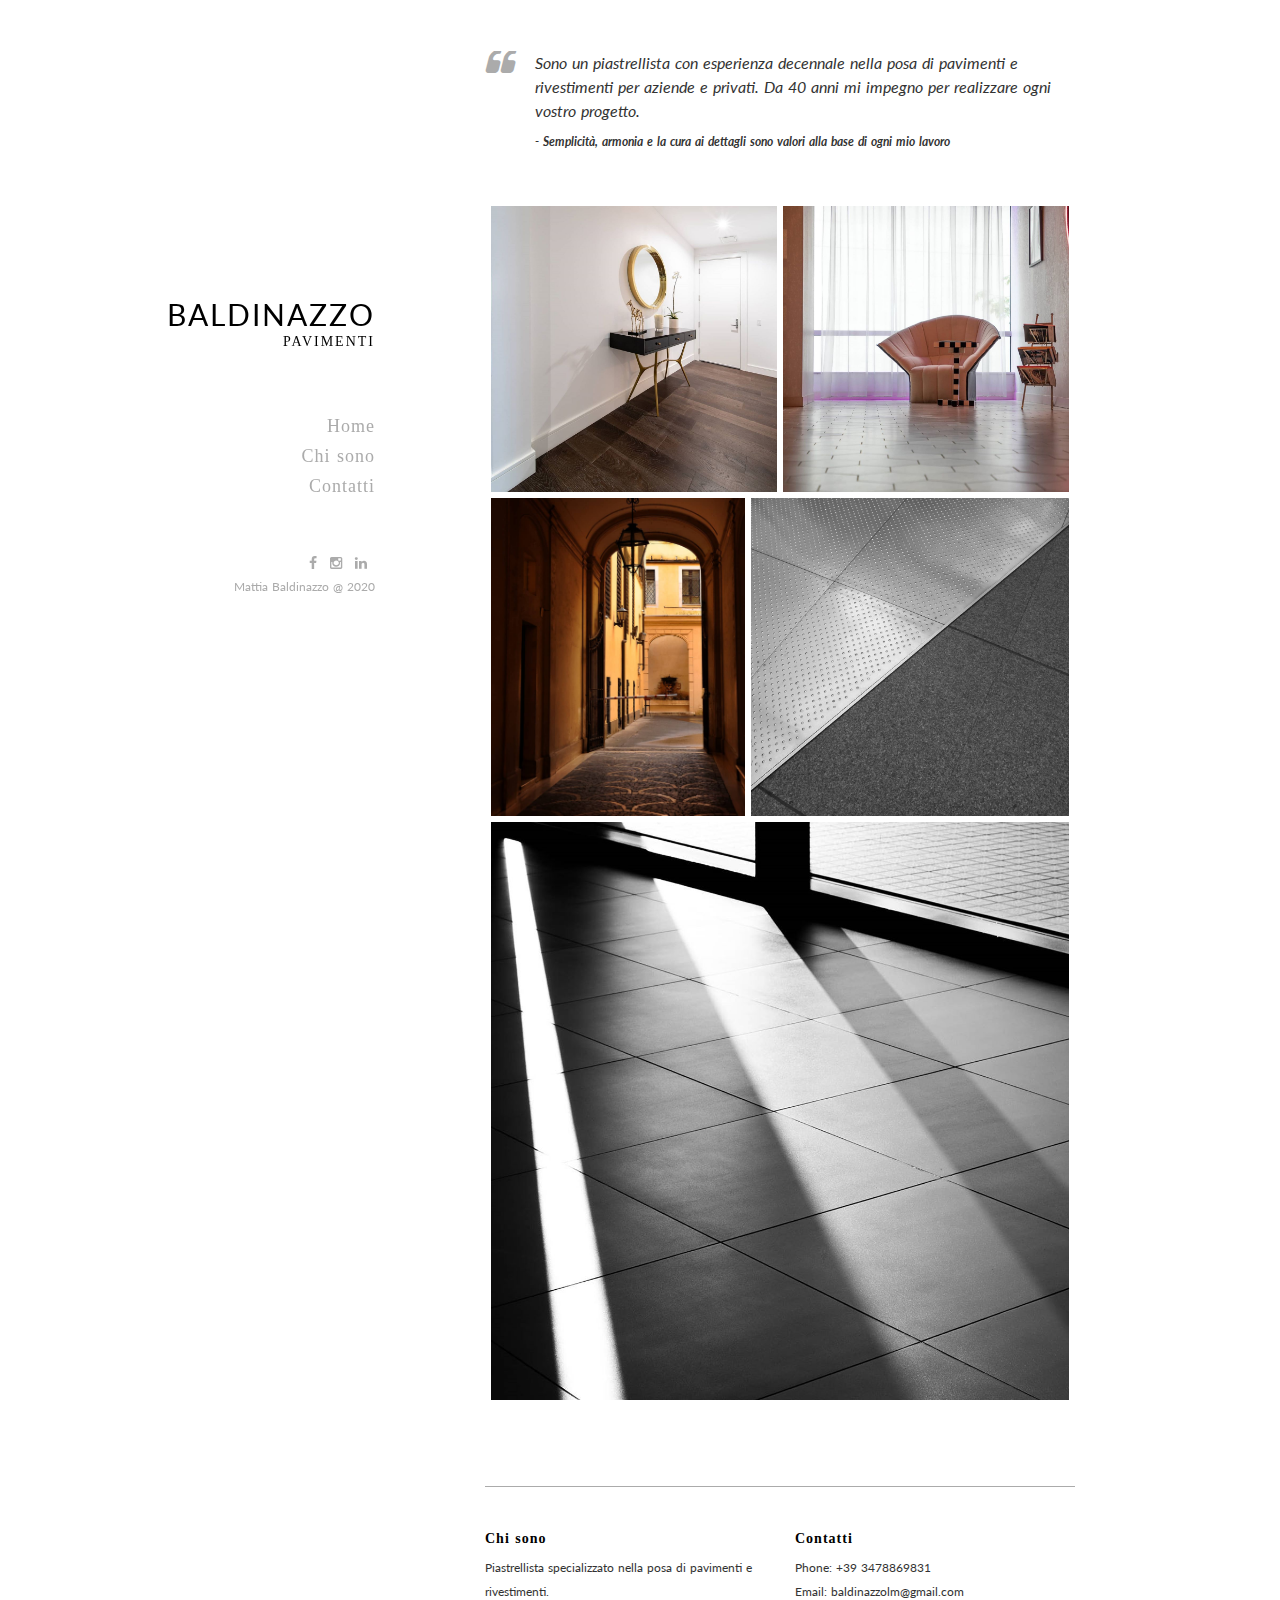
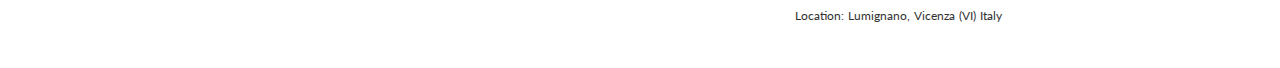
==== index.html @ 56b8a87e "Changed title" ====
<!DOCTYPE html>
<html lang="it">

<head>
	<meta charset="UTF-8">
	<title>Home</title>
	<meta name="viewport" content="width=device-width, initial-scale=1">
	<meta name="format-detection" content="telephone=no">
	<meta name="apple-mobile-web-app-capable" content="yes">

	<link rel='stylesheet' href='//fonts.googleapis.com/css?family=Montserrat:400,600,700%7CLato:400,700' type='text/css' media='all' />

	<link rel="stylesheet" type="text/css" href="css/libs/font-awesome.min.css">
	<link rel="stylesheet" type="text/css" href="css/libs/bootstrap.min.css">
	<link rel="stylesheet" type="text/css" href="css/libs/justifiedGallery.min.css">
	<link rel="stylesheet" type="text/css" href="css/libs/magnific-popup.css">
	<link rel="stylesheet" type="text/css" href="css/styles.css">
</head>

<body class="home">

	<!-- Wrapper Site -->
	<div id="main-content">

		<!-- Preload -->
		<div id="preload">
			<div class="kd-bounce">
				<div></div>
				<div></div>
			</div>
		</div>
		<!-- Preload -->

		<!-- Mobile Menu -->
		<div class="mobile">
			<div class="container">
				<!-- Mobile -->
				<div class="menu-mobile">
					<span class="item item-1"></span>
					<span class="item item-2"></span>
					<span class="item item-3"></span>
				</div>
				<!-- End Mobile -->

				<!-- Logo -->
				<div class="logo">
					<a class="s" href="index.html">Baldinazzo</a>
					<h6>Pavimenti</h6>
				</div>
				<!-- End Logo -->
			</div>
		</div>
		<div class="hide-menu"></div>
		<!-- End Mobile Menu -->

		<div class="container">
			<div class="row">

				<div class="col-md-3">
					<div class="header affix">
						<div class="table">
							<div class="table-cell">
								<!-- Logo -->
								<div class="logo">
									<a style="font-size: 30px;" href="index.html">Baldinazzo</a>
									<h6>Pavimenti</h6>
								</div>
								<!-- End Logo -->

								<!-- Navigation -->
								<div class="main-menu">
									<nav>
										<ul class="menu-list">
											<!-- <li class="active menu-item-has-children"> -->
											<li>
												<a href="index.html">Home</a>
												<!-- <ul class="sub-menu">
													<li>
														<a href="index.html">List Layout</a>
													</li>
													<li>
														<a href="index-2.html">Tiled Layout</a>
													</li>
													<li>
														<a href="index-header-text.html">Header Text</a>
													</li>
													<li>
														<a href="index-menu-left.html">Menu Left</a>
													</li>
												</ul> -->
											</li>
											<li>
												<a href="about.html">Chi sono</a>
											</li>
											<li>
												<a href="contact.html">Contatti</a>
											</li>
											<!-- <li>
												<a href="#">Identity</a>
											</li>
											<li>
												<a href="#">Furniture</a>
											</li>
											<li class="menu-item-has-children">
												<a href="blog.html">Blog</a>
												<ul class="sub-menu">
													<li>
														<a href="about.html">About Me</a>
													</li>
													<li>
														<a href="single.html">Single</a>
													</li>
													<li>
														<a href="single-project.html">Project</a>
													</li>
													<li>
														<a href="404.html">404 Page</a>
													</li>
												</ul>
											</li> -->
										</ul>
									</nav>
								</div>
								<!-- End Navigation -->

								<!-- Socials -->
								<div class="socials">
									<a href="https://www.facebook.com/baldinazzopavimenti/" title="Facebook">
										<i class="fa fa-facebook"></i>
									</a>
									<a href="https://www.instagram.com/baldinazzopavimenti/" title="Instagram">
										<i class="fa fa-instagram"></i>
									</a>
									<a href="#" title="Instagram">
										<i class="fa fa-linkedin"></i>
									</a>
								</div>
								<!-- <div class="box-search">
									<div class="table">
										<div class="table-cell">
											<div class="container">
												<form class="search-form" action="#" method="get">
													<input type="search" name="s" class="search-field" placeholder="Type &amp; hit enter" value="" title="Search">
													<div class="kd-close">
													</div>
												</form>
											</div>
										</div>
									</div>
								</div> -->
								<!-- End Socials -->

								<div class="copyright">
									<p>
										Mattia Baldinazzo @ 2020
									</p>
								</div>

							</div>
						</div>
					</div>
				</div>

				<div class="col-md-9 col-md-offset-3">
					<div class="projects">
						<div class="header-text">
							<blockquote>
								<p>
									Sono un piastrellista con esperienza decennale nella posa di pavimenti e rivestimenti per aziende e privati. Da 40 anni mi impegno per realizzare ogni vostro progetto.
								</p>
								<footer>Semplicità, armonia e la cura ai dettagli sono valori alla base di ogni mio lavoro</footer>
							</blockquote>

						</div>
						<div class="tiled-gallery">

							<div class="project-item">
								<!-- <a href="single-project.html"> -->
								<a href="#">
									<img src="images/Progetto3.jpg" alt="">
								</a>
								<h2 class="title">
									<a href="#">Minimalismo</a>
								</h2>
							</div>

							<div class="project-item">
								<!-- <a href="single-project.html"> -->
								<a href="#">
									<img src="images/Progetto4.jpg" alt="">
								</a>
								<h2 class="title">
									<a href="#">Zona relax</a>
								</h2>
							</div>

							<div class="project-item">
								<!-- <a href="single-project.html"> -->
								<a href="#">
									<img src="images/Progetto1.jpg" alt="">
								</a>
								<h2 class="title">
									<a href="#">Mix di colori</a>
								</h2>
							</div>

							<div class="project-item">
								<!-- <a href="single-project.html"> -->
								<a href="#">
									<img src="images/Progetto2.jpg" alt="">
								</a>
								<h2 class="title">
									<a href="#">Cura dei dettagli</a>
								</h2>
							</div>

							<div class="project-item">
								<!-- <a href="single-project.html"> -->
								<a href="#">
									<img src="images/Progetto5.jpg" alt="">
								</a>
								<h2 class="title">
									<a href="#">Giochi di luce</a>
								</h2>
							</div>

						</div>
					</div>

					<!-- Pagination -->
					<!-- <div class="pagination-wrap">
						<ul>
							<li>
								<a class="prev page-numbers" href="#">
									<i class="fa fa-long-arrow-left"></i>
								</a>
							</li>
							<li>
								<a class="page-numbers" href="#">1</a>
							</li>
							<li>
								<span class="page-numbers current">2</span>
							</li>
							<li>
								<a class="page-numbers" href="#">3</a>
							</li>
							<li>
								<a class="page-numbers" href="#">4</a>
							</li>
							<li>
								<a class="next page-numbers" href="#">
									<i class="fa fa-long-arrow-right"></i>
								</a>
							</li>
						</ul>

					</div> -->
					<!-- End Pagination -->
				</div>
			</div>
		</div>
	</div>
	<!-- End Wrapper Site -->

	<!-- Footer -->
	<footer id="footer" class="footer">
		<div class="container">
			<div class="row">
				<div class="col-md-9 col-md-offset-3">
					<div class="footer-inner">
						<div class="row">
							<div class="col-sm-6">
								<h2 class="title">Chi sono</h2>
								<p>
									Piastrellista specializzato nella posa di pavimenti e rivestimenti.
								</p>
							</div>
							<div class="col-sm-6">
								<h2 class="title">Contatti</h2>
								<ul>
									<li>
										Phone: +39 3478869831
									</li>
									<li>
										Email: baldinazzolm@gmail.com
									</li>
									<li>
										Location: Lumignano, Vicenza (VI) Italy
									</li>
								</ul>
							</div>
						</div>
					</div>
				</div>
			</div>
		</div>
	</footer>
	<!-- End Footer -->

	<!-- Scripts -->
	<script src="js/libs/jquery-1.12.4.min.js"></script>
	<script src="js/libs/jquery.justifiedGallery.min.js"></script>
	<script src="js/libs/jquery.magnific-popup.js"></script>
	<script src="js/scripts.js"></script>
	<!-- End Scripts -->

</body>
</html>
---- css/libs/justifiedGallery.min.css ----
/*!
 * Justified Gallery - v3.6.3
 * http://miromannino.github.io/Justified-Gallery/
 * Copyright (c) 2016 Miro Mannino
 * Licensed under the MIT license.
 */
.justified-gallery{width:100%;position:relative;overflow:hidden}.justified-gallery>a,.justified-gallery>div{position:absolute;display:inline-block;overflow:hidden;filter:"alpha(opacity=10)";opacity:.1}.justified-gallery>a>img,.justified-gallery>div>img,.justified-gallery>a>a>img,.justified-gallery>div>a>img{position:absolute;top:50%;left:50%;margin:0;padding:0;border:0;filter:"alpha(opacity=0)";opacity:0}.justified-gallery>a>.caption,.justified-gallery>div>.caption{display:none;position:absolute;bottom:0;padding:5px;background-color:#000;left:0;right:0;margin:0;color:#fff;font-size:12px;font-weight:300;font-family:sans-serif}.justified-gallery>a>.caption.caption-visible,.justified-gallery>div>.caption.caption-visible{display:initial;filter:"alpha(opacity=70)";opacity:.7;-webkit-transition:opacity 500ms ease-in;-moz-transition:opacity 500ms ease-in;-o-transition:opacity 500ms ease-in;transition:opacity 500ms ease-in}.justified-gallery>.entry-visible{filter:"alpha(opacity=100)";opacity:1;background:0 0}.justified-gallery>.entry-visible>img,.justified-gallery>.entry-visible>a>img{filter:"alpha(opacity=100)";opacity:1;-webkit-transition:opacity 500ms ease-in;-moz-transition:opacity 500ms ease-in;-o-transition:opacity 500ms ease-in;transition:opacity 500ms ease-in}.justified-gallery>.jg-filtered{display:none}.justified-gallery>.spinner{position:absolute;bottom:0;margin-left:-24px;padding:10px 0;left:50%;filter:"alpha(opacity=100)";opacity:1;overflow:initial}.justified-gallery>.spinner>span{display:inline-block;filter:"alpha(opacity=0)";opacity:0;width:8px;height:8px;margin:0 4px;background-color:#000;border-radius:6px}
---- css/styles.css ----
/*=========================================================================

1. Reset CSS
2. Typography
3. General
4. Header
5. Projects
6. Posts
7. Footer
8. Preload
9. Responsive

=========================================================================*/
/* =========== 1. Reset CSS  =========== */
img,
legend {
  border: 0;
}
legend,
td,
th {
  padding: 0;
}
html {
  font-family: sans-serif;
  -ms-text-size-adjust: 100%;
  -webkit-text-size-adjust: 100%;
}
article,
aside,
details,
figcaption,
figure,
footer,
header,
hgroup,
main,
menu,
nav,
section,
summary {
  display: block;
}
audio,
canvas,
progress,
video {
  display: inline-block;
  vertical-align: baseline;
}
audio:not([controls]) {
  display: none;
  height: 0;
}
[hidden],
template {
  display: none;
}
a {
  color: #ababab;
  background-color: transparent;
}
a:hover,
a:active {
  outline: 0;
}
abbr[title] {
  border-bottom: 1px dotted;
}
b,
optgroup,
strong {
  font-weight: 700;
}
dfn {
  font-style: italic;
}
h1 {
  font-size: 2em;
  margin: .67em 0;
}
mark {
  background: #ffffff;
  color: #333333;
}
small {
  font-size: 80%;
}
sub,
sup {
  font-size: 75%;
  line-height: 0;
  position: relative;
  vertical-align: baseline;
}
sup {
  top: -0.5em;
}
sub {
  bottom: -0.25em;
}
svg:not(:root) {
  overflow: hidden;
}
figure {
  margin: 1em 40px;
}
hr {
  -moz-box-sizing: content-box;
  box-sizing: content-box;
  height: 0;
}
pre,
textarea {
  overflow: auto;
}
code,
kbd,
pre,
samp {
  font-family: monospace, monospace;
  font-size: 1em;
}
button,
input,
optgroup,
select,
textarea {
  color: inherit;
  font: inherit;
  margin: 0;
}
button {
  overflow: visible;
}
button,
select {
  text-transform: none;
}
button,
html input[type=button],
input[type=reset],
input[type=submit] {
  -webkit-appearance: button;
  cursor: pointer;
}
button[disabled],
html input[disabled] {
  cursor: default;
}
button::-moz-focus-inner,
input::-moz-focus-inner {
  border: 0;
  padding: 0;
}
input {
  border-radius: 0;
  line-height: normal;
}
input[type=checkbox],
input[type=radio] {
  box-sizing: border-box;
  padding: 0;
}
input[type=number]::-webkit-inner-spin-button,
input[type=number]::-webkit-outer-spin-button {
  height: auto;
}
input[type=search] {
  -webkit-appearance: textfield;
  -moz-box-sizing: content-box;
  -webkit-box-sizing: content-box;
  box-sizing: content-box;
}
input[type=search]::-webkit-search-cancel-button,
input[type=search]::-webkit-search-decoration {
  -webkit-appearance: none;
}
fieldset {
  border: 1px solid #333333;
  margin: 0 2px;
  padding: .35em .625em .75em;
}
table {
  border-collapse: collapse;
  border-spacing: 0;
}
a,
input,
textarea,
button,
select {
  outline: none;
}
a:hover,
a:focus,
input:focus,
textarea:focus,
button:focus,
select:focus {
  outline: none !important;
  text-decoration: none;
}
* {
  -webkit-box-sizing: border-box;
  -moz-box-sizing: border-box;
  box-sizing: border-box;
}
:after,
:before {
  -webkit-box-sizing: border-box;
  -moz-box-sizing: border-box;
  box-sizing: border-box;
}
input::-webkit-input-placeholder,
textarea::-webkit-input-placeholder {
  color: #ababab;
}
input:-moz-placeholder,
textarea:-moz-placeholder {
  color: #ababab;
}
/* =========== 2. Typography  =========== */
h1,
.h1,
h2,
.h2,
h3,
.h3,
h4,
.h4,
h5,
.h5,
h6,
.h6 {
  font-family: 'Roboto', serif;
  color: #ababab;
  font-weight: 400;
  line-height: 1.2em;
  margin-bottom: 0px;
  margin-top: 0;
}
h1 > a,
.h1 > a,
h2 > a,
.h2 > a,
h3 > a,
.h3 > a,
h4 > a,
.h4 > a,
h5 > a,
.h5 > a,
h6 > a,
.h6 > a {
  color: inherit;
}
h1,
.h1 {
  font-size: 36px;
}
h2,
.h2 {
  font-size: 30px;
}
h3,
.h3 {
  font-size: 26px;
}
h4,
.h4 {
  font-size: 22px;
}
h5,
.h5 {
  font-size: 18px;
}
h6,
.h6 {
  font-size: 14px;
}
a {
  color: #ababab;
  text-decoration: none;
  -webkit-transition: all 0.3s ease;
  -moz-transition: all 0.3s ease;
  -ms-transition: all 0.3s ease;
  -o-transition: all 0.3s ease;
  transition: all 0.3s ease;
}
a:hover {
  color: #000000 !important;
}
.quicklinks a:hover,
.quicklinks a:active,
.quicklinks a:focus {
  color: #00b9eb !important;
}
p {
  margin-top: 0;
  margin-bottom: 10px;
}
code,
kbd,
pre,
samp {
  font-family: 'Lato', serif;
  -webkit-border-radius: 0;
  -moz-border-radius: 0;
  -ms-border-radius: 0;
  -o-border-radius: 0;
  border-radius: 0;
}
code {
  background-color: #eee;
  letter-spacing: 0.015em;
}
abbr {
  background-color: #A1D71A;
  color: #111;
  border-width: 2px;
}
mark,
.mark {
  color: #ffffff;
  background-color: #a4b4c4;
}
dfn {
  border-bottom: 1px dashed;
}
cite {
  font-style: normal;
}
blockquote {
  position: relative;
  border: 0;
  padding: 0 0 0 40px;
  margin: 0px 0;
  font-style: italic;
  overflow: hidden;
  font-size: 13px;
}
blockquote p:last-child {
  margin-bottom: 0;
}
blockquote:before {
  position: absolute;
  left: 0;
  top: 0;
  content: '\f10d';
  font-family: 'FontAwesome';
  display: inline-block;
  color: #ababab;
  font-size: 24px;
}
blockquote footer,
blockquote cite {
  font-size: 12px;
  color: #333333;
  font-weight: 700;
}
blockquote footer:before,
blockquote cite:before {
  content: '- ';
  color: #333333;
}
blockquote footer:after,
blockquote cite:after {
  content: ' ';
  color: #333333;
}
pre {
  line-height: 1.8em;
  padding: 15px;
  border: 1px solid #E4E4E4;
  font-style: italic;
  overflow: auto;
  white-space: pre-wrap;
  background-color: #f7f7f7;
  word-wrap: break-word;
  max-width: 100%;
}
img {
  max-width: 100%;
  height: auto;
  vertical-align: middle;
  border: 0;
}
input[type="search"],
input[type="text"],
input[type="url"],
input[type="number"],
input[type="password"],
input[type="email"],
input[type="file"],
select,
textarea {
  height: 36px;
  width: 100%;
  border: 1px solid #ababab;
  padding: 0 10px;
  -webkit-transition: all 0.3s ease;
  -moz-transition: all 0.3s ease;
  -ms-transition: all 0.3s ease;
  -o-transition: all 0.3s ease;
  transition: all 0.3s ease;
  -webkit-box-sizing: border-box;
  -moz-box-sizing: border-box;
  box-sizing: border-box;
  -webkit-appearance: none;
}
::-moz-selection {
  color: #f7f7f7;
  background-color: #222222;
}
::selection {
  color: #f7f7f7;
  background-color: #222222;
}
iframe {
  border: 0;
  max-width: 100%;
}
/* ===========  3. General  =========== */
body {
  margin: 0;
  padding: 50px 0 0;
  font-family: 'Lato', serif;
  font-size: 14px;
  background: #ffffff;
  color: #333333;
  overflow-x: hidden;
  line-height: 24px;
  word-spacing: 1px;
}
.container {
  max-width: 1000px;
}
.mobile {
  display: none;
  margin-bottom: 60px;
}
.mobile .menu-mobile {
  width: 60px;
  height: 60px;
  display: inline-block;
  position: fixed;
  z-index: 999;
}
.mobile .menu-mobile .item {
  display: block;
  width: 22px;
  height: 2px;
  background-color: #000000;
  position: relative;
}
.mobile .menu-mobile .item-1 {
  top: 23px;
}
.mobile .menu-mobile .item-2 {
  top: 29px;
}
.mobile .menu-mobile .item-3 {
  top: 35px;
}
.mobile .logo {
  padding-bottom: 0;
  padding-top: 10px;
  text-align: center;
}
.hide-menu {
  position: fixed;
  top: 0;
  left: 0;
  right: 0;
  bottom: 0;
  z-index: 998;
  background-color: rgba(0, 0, 0, 0.7);
  visibility: hidden;
  opacity: 0;
  -webkit-transition: visibility 0.3s ease, opacity 0.3s ease;
  -moz-transition: visibility 0.3s ease, opacity 0.3s ease;
  -ms-transition: visibility 0.3s ease, opacity 0.3s ease;
  -o-transition: visibility 0.3s ease, opacity 0.3s ease;
  transition: visibility 0.3s ease, opacity 0.3s ease;
}
/* ===========  4. Header  =========== */
.header {
  width: 220px;
  bottom: 0;
  top: 0;
  text-align: right;
  z-index: 9;
}
.header-text {
  margin-bottom: 50px;
}
.header-text blockquote {
  font-size: 16px;
  padding-left: 50px;
}
.header-text blockquote:before {
  font-size: 30px;
}
.menu-left .header {
  text-align: left;
}
.menu-left .main-menu .sub-menu {
  padding-left: 0;
  padding-right: 20px;
  right: 100%;
  left: auto;
  text-align: right;
}
.table {
  display: table;
  width: 100%;
  height: 100%;
}
.table-cell {
  display: table-cell;
  vertical-align: middle;
}
.main-menu {
  font-family: 'Roboto', serif;
  letter-spacing: 1px;
  font-size: 18px;
  line-height: 24px;
}
.main-menu ul,
.main-menu li {
  list-style: none;
  padding: 0;
  margin: 0;
}
.main-menu .menu-list > li > a {
  padding-top: 3px;
  padding-bottom: 3px;
  display: block;
}
.main-menu .active a {
  color: #000000;
}
.main-menu li {
  position: relative;
}
.main-menu li:hover > .sub-menu {
  opacity: 1;
  visibility: visible;
}
.main-menu .sub-menu {
  position: absolute;
  width: 200px;
  top: 0;
  left: 100%;
  font-size: 14px;
  text-align: left;
  visibility: hidden;
  padding-left: 20px;
  opacity: 0;
}
.main-menu .sub-menu li {
  padding-left: 20px;
  padding-right: 20px;
  background-color: #ababab;
}
.main-menu .sub-menu li:first-child {
  padding-top: 10px;
}
.main-menu .sub-menu li:last-child {
  padding-bottom: 10px;
}
.main-menu .sub-menu a {
  color: #000000 !important;
}
.logo {
  font-size: 40px;
  color: #000000;
  text-transform: uppercase;
  padding-bottom: 60px;
  letter-spacing: 2px;
  line-height: 40px;
}
.logo a {
  color: inherit;
}

.logo h6 {
  color: inherit;
}

.socials {
  padding-top: 50px;
}
.socials a {
  margin-right: 8px;
  font-size: 14px;
}
.socials .fa-search {
  color: #000000;
}
.box-search {
  position: fixed;
  top: 0;
  left: 0;
  width: 100%;
  height: 100%;
  z-index: 999;
  background-color: #ffffff;
  opacity: 0;
  visibility: hidden;
  -webkit-transition: opacity 0.3s ease, visibility 0.3s ease;
  -moz-transition: opacity 0.3s ease, visibility 0.3s ease;
  -ms-transition: opacity 0.3s ease, visibility 0.3s ease;
  -o-transition: opacity 0.3s ease, visibility 0.3s ease;
  transition: opacity 0.3s ease, visibility 0.3s ease;
}
.box-search input[type="search"] {
  height: 50px;
  font-size: 24px;
  padding-top: 0;
  border: none;
  border-bottom: 1px solid #000000;
}
.box-search.active {
  opacity: 1;
  visibility: visible;
}
.search-form {
  margin-left: auto;
  margin-right: auto;
  max-width: 600px;
  position: relative;
  padding-bottom: 200px;
  padding-top: 100px;
}
.kd-close {
  position: absolute;
  width: 50px;
  height: 50px;
  display: inline-block;
  top: 0;
  right: 0;
  cursor: pointer;
  font-size: 24px;
  color: #000000;
  background-color: #ffffff;
  line-height: 48px;
  text-align: center;
  -webkit-border-radius: 50%;
  -moz-border-radius: 50%;
  border-radius: 50%;
}
.kd-close:before {
  content: '';
  width: 30px;
  height: 2px;
  background-color: #000000;
  display: block;
  -webkit-transform: rotate(44deg) translate(26px, 10px);
  -moz-transform: rotate(44deg) translate(26px, 10px);
  transform: rotate(44deg) translate(26px, 10px);
}
.kd-close:after {
  content: '';
  width: 30px;
  height: 2px;
  background-color: #000000;
  display: block;
  -webkit-transform: rotate(-46deg) translate(-10px, 24px);
  -moz-transform: rotate(-46deg) translate(-10px, 24px);
  transform: rotate(-46deg) translate(-10px, 24px);
}
.copyright {
  font-size: 12px;
  color: #ababab;
}
/* ===========  5. Projects  =========== */
.projects {
  padding-left: 80px;
  padding-right: 50px;
}
.project-item {
  position: relative;
  margin-bottom: 40px;
  
}
.project-item:last-child {
  margin-bottom: 0;
}
.project-item .title {
  position: absolute;
  top: 20px;
  left: 20px;
  opacity: 0;
  visibility: hidden;
}
.project-item .title a {
  background-color: #000000;
  color: #ffffff;
  font-size: 14px;
  display: inline-block;
  line-height: 24px;
  padding-left: 10px;
  padding-right: 10px;
  opacity: 1;
  letter-spacing: 1px;
}
.project-item .title a:hover {
  color: #ffffff !important;
  opacity: 0.7;
}
.project-item:hover .title {
  opacity: 1;
  visibility: visible;
  -webkit-transition: opacity 0.3s ease-in-out, visibility 0.3s ease-in-out;
  -moz-transition: opacity 0.3s ease-in-out, visibility 0.3s ease-in-out;
  -ms-transition: opacity 0.3s ease-in-out, visibility 0.3s ease-in-out;
  -o-transition: opacity 0.3s ease-in-out, visibility 0.3s ease-in-out;
  transition: opacity 0.3s ease-in-out, visibility 0.3s ease-in-out;
}
.pagination-wrap {
  margin-top: 60px;
  font-family: 'Roboto', serif;
}
.pagination-wrap ul {
  list-style: none;
  margin: 0;
  padding: 0;
  text-align: center;
}
.pagination-wrap ul:after {
  content: '';
  display: block;
  clear: both;
}
.pagination-wrap ul span {
  display: block;
}
.pagination-wrap ul li {
  display: inline-block;
  overflow: hidden;
  font-size: 18px;
  padding-left: 5px;
  padding-right: 5px;
}
.pagination-wrap ul li .current {
  color: #000000;
}
.navigation-wrap {
  margin-top: 50px;
  text-align: center;
}
.navigation-wrap:after {
  content: '';
  clear: both;
  display: block;
}
.navigation-wrap a {
  display: inline-block;
  width: 50px;
  height: 40px;
  line-height: 40px;
  margin-right: 10px;
  background-color: #cccccc;
  opacity: 1;
  -webkit-transition: opacity 0.3s ease;
  -moz-transition: opacity 0.3s ease;
  -ms-transition: opacity 0.3s ease;
  -o-transition: opacity 0.3s ease;
  transition: opacity 0.3s ease;
}
.navigation-wrap a:last-child {
  margin-right: 0;
}
.navigation-wrap a:hover {
  opacity: 0.8;
}
.project .detail-content {
  padding: 50px;
  background-color: #eeeeee;
}
.project .title {
  color: #000000;
  margin-bottom: 30px;
}
.project a {
  color: #000000 !important;
  font-weight: 700;
}
.project .project-attributes {
  margin-top: 20px;
  font-size: 12px;
}
.project .project-attributes .socials {
  padding-top: 0;
}
.project table {
  width: 100%;
}
.project .name {
  font-weight: 700;
  width: 30%;
  text-align: left;
  padding-bottom: 10px;
}
.project .value {
  font-style: italic;
  width: 70%;
  padding-bottom: 10px;
}
.project .images-project {
  margin-top: 50px;
}
.project .popup img {
  margin-bottom: 30px;
}
.project .popup:last-child img {
  margin-bottom: 0;
}
/* ===========  6. Posts  =========== */
.post {
  margin-bottom: 40px;
}
.post:last-child {
  margin-bottom: 0;
}
.post .post-content {
  background-color: #eeeeee;
  padding: 50px 50px 40px;
}
.title {
  margin-top: 0;
  margin-bottom: 5px;
  line-height: 24px;
  color: #000000;
  font-size: 24px;
  letter-spacing: 1px;
}
.post-details {
  font-style: italic;
  font-size: 12px;
}
.post-details a {
  display: inline-block;
}
.post-details a:after {
  content: '//';
  margin-left: 5px;
  margin-right: 5px;
}
.post-details a:last-child:after {
  content: normal;
}
.the-content {
  margin-top: 20px;
}
.the-content p:last-child {
  margin-bottom: 0;
}
.the-content ul,
.the-content ol {
  font-size: 13px;
  font-style: italic;
  padding-left: 20px;
}
.the-content ul li,
.the-content ol li {
  margin-bottom: 5px;
}
.the-content ul > li:last-child,
.the-content ol > li:last-child {
  margin-bottom: 0;
}
.post-footer {
  margin-top: 30px;
}
.cat strong {
  margin-right: 5px;
}
.cat a {
  color: #000000;
}
.cat a:after {
  content: ',';
  margin-right: 5px;
}
.cat a:last-child:after {
  content: normal;
}
.post-tags a {
  opacity: 1;
  display: inline-block;
  color: #000000;
}
.post-tags a:before {
  margin-left: 5px;
  content: '#';
}
.post-tags a:first-child:before {
  margin-left: 0;
}
.post-tags a:hover {
  opacity: 0.8;
}
.post-share {
  text-align: center;
  padding-top: 10px;
  margin-bottom: 30px;
}
.post-share a {
  color: #000000;
  margin-left: 5px;
  margin-right: 5px;
}
.the-excerpt {
  margin-top: 20px;
}
#comments {
  margin-top: 40px;
  padding-top: 30px;
  border-top: 1px solid #ababab;
}
#comments .comment-list,
#comments .children {
  list-style: none;
}
#comments .comments-inner {
  margin-top: 30px;
}
#comments .comments-inner + #respond {
  margin-top: 50px;
}
#comments .comment-list {
  padding-left: 0;
}
#comments .children {
  padding-left: 30px;
}
#comments .comment-avatar {
  width: 60px;
  height: 60px;
  -webkit-border-radius: 50%;
  -moz-border-radius: 50%;
  border-radius: 50%;
  overflow: hidden;
  float: left;
}
#comments .comment-context {
  margin-left: 60px;
  padding-left: 20px;
}
#comments .comment-context .title {
  font-size: 16px;
  display: inline-block;
}
#comments .comment-content p:last-child {
  margin-bottom: 0;
}
#comments .comment-date {
  color: #ababab;
  font-size: 14px;
  font-style: italic;
}
#comments .comment-date:before {
  content: '-';
  margin-left: 5px;
  margin-right: 5px;
}
#comments .comment-body {
  margin-top: 30px;
}
#comments .reply {
  font-style: italic;
}
.comment-form {
  margin-top: 20px;
}
.contact-item {
  margin-bottom: 20px;
}
.contact-item:last-child {
  margin-bottom: 0;
}
.contact-item textarea {
  padding-top: 5px;
  height: 100px;
  resize: vertical;
}
.contact-item .submit {
  display: inline-block;
  min-width: 100px;
  padding-left: 20px;
  padding-right: 20px;
  background-color: #000000;
  color: #ffffff;
  border: none;
  height: 36px;
  text-transform: uppercase;
  font-size: 12px;
  letter-spacing: 1px;
}
.post_404_not_found {
  margin-top: 20px;
}
.go-to-home {
  min-width: 100px;
  padding: 5px 15px;
  display: inline-block;
  background-color: #000000;
  color: #ffffff;
  margin-top: 10px;
}
.go-to-home a {
  color: inherit;
  opacity: 1;
}
.go-to-home a:hover {
  color: inherit !important;
  opacity: 0.8;
}
/* ===========  7. Footer  =========== */
.footer-inner {
  margin-top: 80px;
  border-top: 1px solid #ababab;
  padding-top: 40px;
  padding-bottom: 40px;
  margin-left: 80px;
  margin-right: 50px;
  font-size: 12px;
}
.footer-inner .title {
  font-size: 14px;
  font-weight: 700;
}
.footer-inner ul {
  list-style: none;
  font-size: 12px;
  margin: 0;
  padding: 0;
}
/* ===========  8. Preload  =========== */
#preload {
  top: 0;
  left: 0;
  bottom: 0;
  right: 0;
  margin: auto;
  position: fixed;
  width: 100%;
  height: 100%;
  background-color: #fff;
  z-index: 9999999;
  display: flex;
  align-items: center;
  justify-content: center;
  overflow: hidden;
}
#preload .kd-bounce {
  width: 40px;
  height: 40px;
  position: relative;
  margin: 40px auto;
}
#preload .kd-bounce:before,
#preload .kd-bounce:after {
  content: '';
  display: block;
  width: 100%;
  height: 100%;
  border-radius: 50%;
  background-color: #242424;
  opacity: 0.4;
  position: absolute;
  top: 0;
  left: 0;
  animation: kd-bounce 2.4s infinite ease-in-out;
}
#preload .kd-bounce:after {
  animation-delay: -1.2s;
}
@keyframes kd-bounce {
  0%,
  100% {
    transform: scale(0);
  }
  50% {
    transform: scale(1);
  }
}
/* ===========  9. Responsive  =========== */
@media screen and (max-width: 991px) {
  .preload {
    display: none;
  }
  .mobile {
    display: block;
  }
  .header,
  .menu-left .header {
    left: 0;
    width: 250px;
    z-index: 9999;
    background-color: #000000;
    text-align: center;
    -webkit-transform: translateX(-101%);
    -moz-transform: translateX(-101%);
    transform: translateX(-101%);
    -webkit-transition: transform 0.3s ease;
    -moz-transition: transform 0.3s ease;
    -ms-transition: transform 0.3s ease;
    -o-transition: transform 0.3s ease;
    transition: transform 0.3s ease;
  }
  .header .logo,
  .menu-left .header .logo {
    color: #ffffff;
  }
  .header.active,
  .menu-left .header.active {
    -webkit-transform: translateX(0);
    -moz-transform: translateX(0);
    transform: translateX(0);
  }
  .main-menu,
  .menu-left .main-menu {
    max-height: 45%;
    overflow-y: auto;
    overflow-x: hidden;
  }
  .main-menu a:hover,
  .menu-left .main-menu a:hover {
    color: #ffffff !important;
  }
  .main-menu .active a,
  .menu-left .main-menu .active a {
    color: #ffffff;
  }
  .main-menu .sub-menu,
  .menu-left .main-menu .sub-menu {
    display: none;
    position: relative;
    width: 100%;
    left: 0;
    visibility: visible;
    opacity: 1;
    padding-left: 0;
    text-align: center;
  }
  .main-menu .sub-menu li,
  .menu-left .main-menu .sub-menu li,
  .main-menu .sub-menu li:first-child,
  .menu-left .main-menu .sub-menu li:first-child,
  .main-menu .sub-menu li:last-child,
  .menu-left .main-menu .sub-menu li:last-child {
    padding-top: 5px;
    padding-bottom: 5px;
  }
  .projects {
    padding-left: 50px;
    padding-right: 50px;
  }
  .footer-inner {
    margin-left: 50px;
    margin-right: 50px;
  }
  .socials a {
    margin-right: 10px;
  }
  .socials .fa-search {
    color: #ffffff;
  }
  .hide-menu.active {
    visibility: visible;
    opacity: 1;
  }
}
@media screen and (max-width: 768px) {
  body {
    padding-top: 30px;
  }
  .project-item {
    margin-bottom: 30px;
  }
}
@media screen and (max-width: 600px) {
  .post .post-content {
    padding: 20px;
  }
  .project .detail-content {
    padding: 20px;
  }
  .project .images-project {
    margin-top: 30px;
  }
  #comments .children {
    padding-left: 0;
  }
}
@media screen and (max-width: 480px) {
  .projects {
    padding-left: 0;
    padding-right: 0;
  }
  .footer-inner {
    margin-left: 0;
    margin-right: 0;
  }
  .mobile {
    margin-bottom: 50px;
  }
  .mobile .logo {
    font-size: 30px;
    padding-left: 20px;
  }
  .project-item {
    margin-bottom: 20px;
  }
  #comments .comment-avatar {
    float: none;
  }
  #comments .comment-context {
    margin-top: 20px;
    margin-left: 0;
    padding-left: 0;
  }
  #comments .reply {
    text-align: right;
  }
  .navigation-wrap {
    margin-top: 30px;
  }
  .footer-inner {
    margin-top: 50px;
  }
}
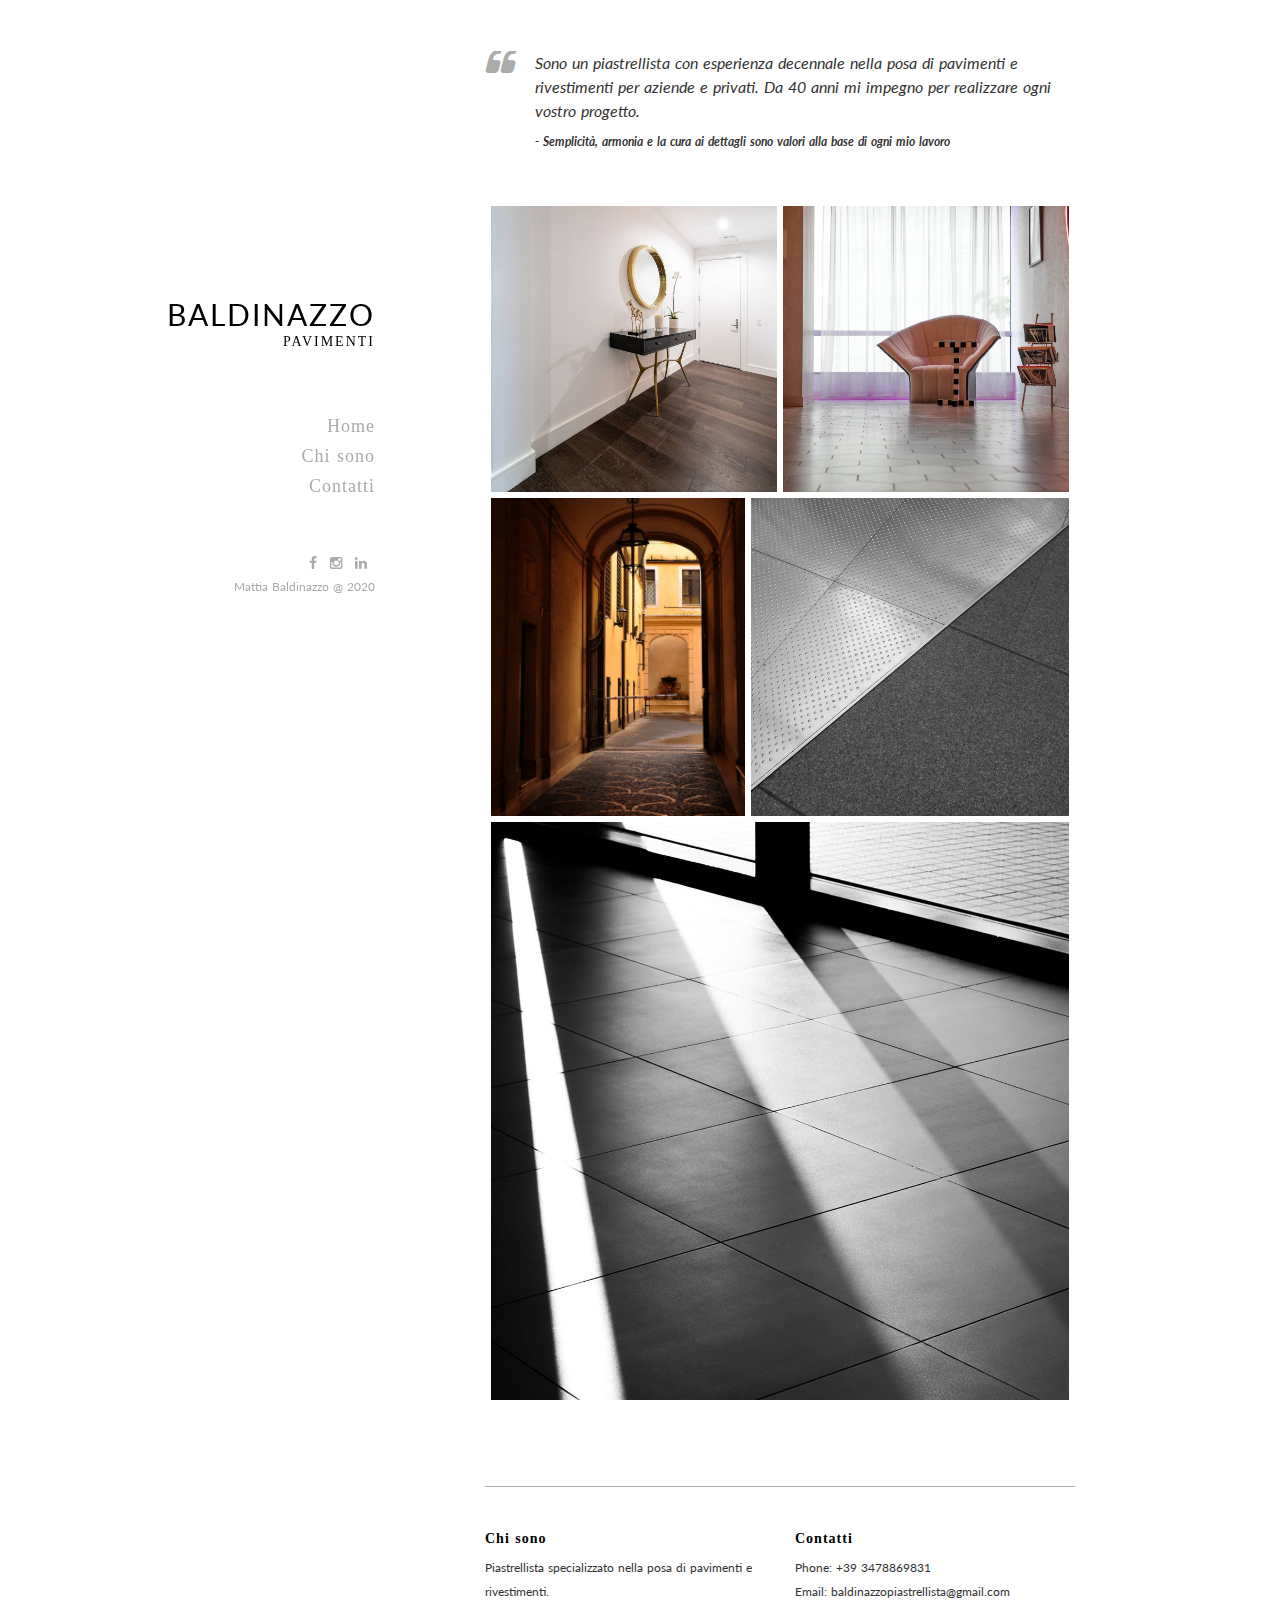
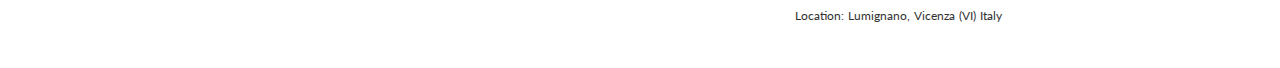
==== commit 80fe3e0a: "Minor changes" ====
--- a/index.html
+++ b/index.html
@@ -131,7 +131,7 @@
 									<a href="https://www.instagram.com/baldinazzopavimenti/" title="Instagram">
 										<i class="fa fa-instagram"></i>
 									</a>
-									<a href="#" title="Instagram">
+									<a href="https://www.linkedin.com/company/baldinazzopavimenti" title="Instagram">
 										<i class="fa fa-linkedin"></i>
 									</a>
 								</div>
@@ -282,7 +282,7 @@
 										Phone: +39 3478869831
 									</li>
 									<li>
-										Email: baldinazzolm@gmail.com
+										Email: baldinazzopiastrellista@gmail.com
 									</li>
 									<li>
 										Location: Lumignano, Vicenza (VI) Italy
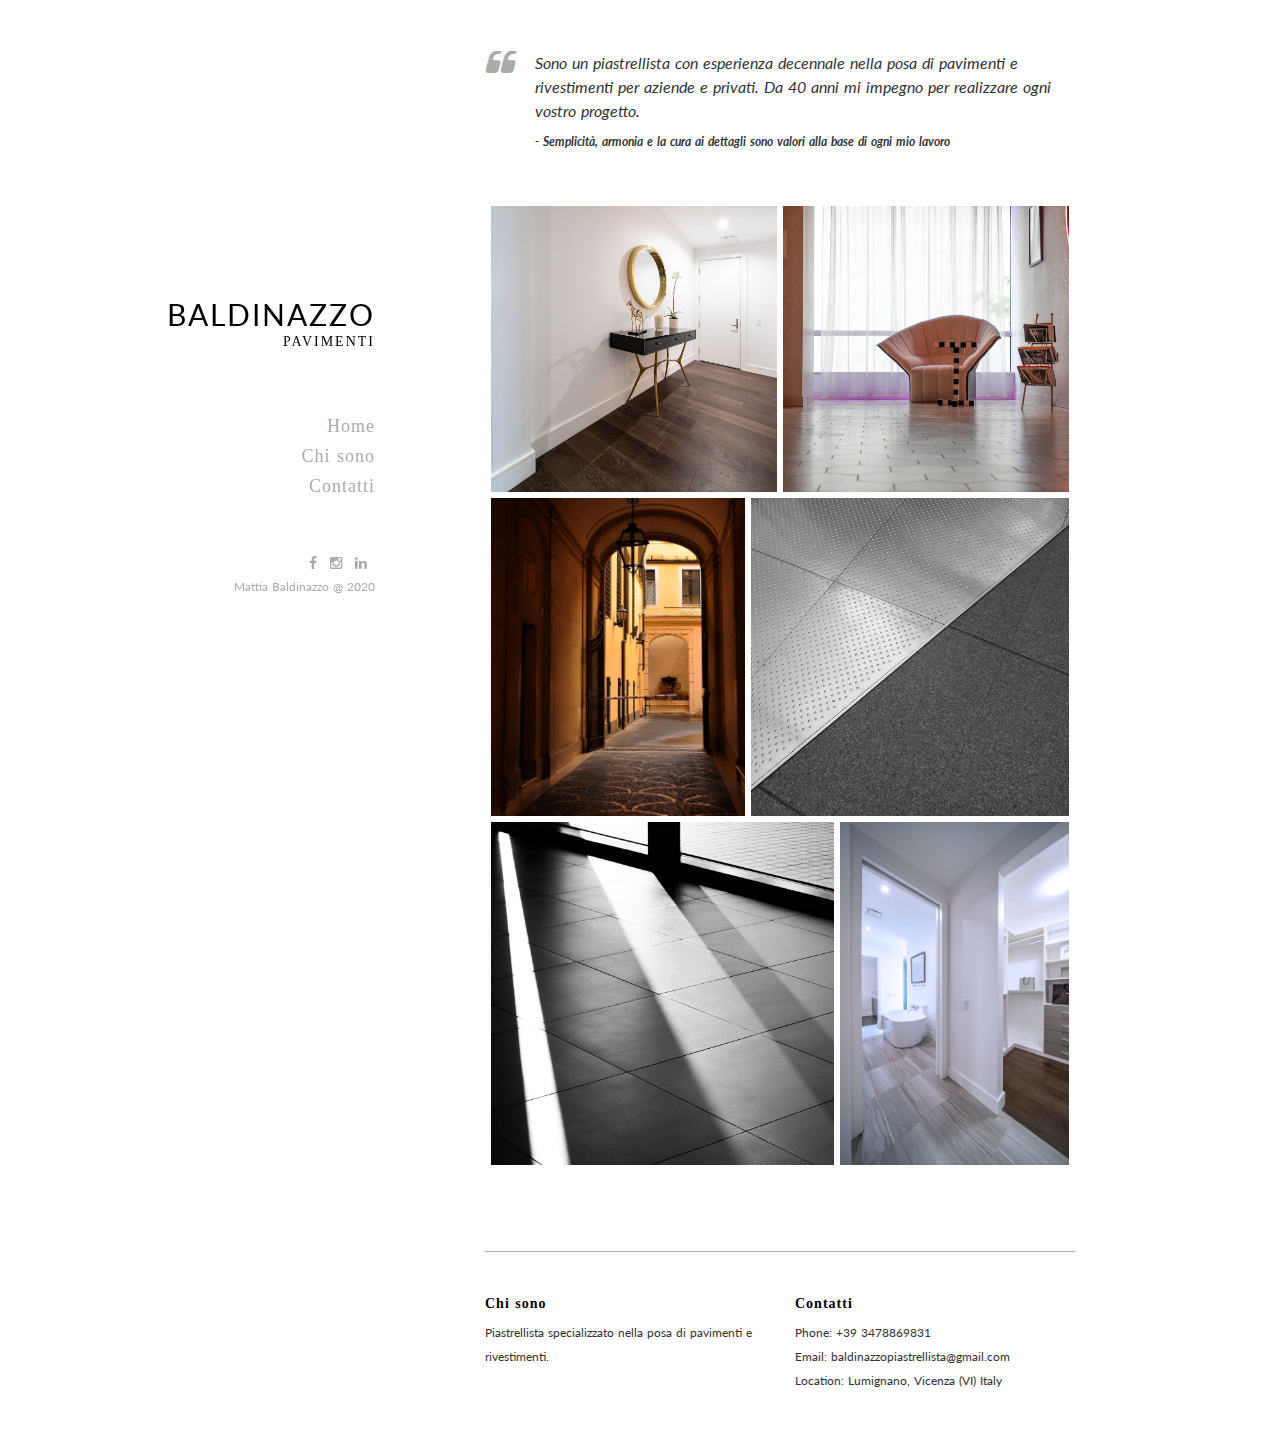
==== commit fb2a9507: "New project" ====
--- a/index.html
+++ b/index.html
@@ -224,6 +224,16 @@
 								</h2>
 							</div>
 
+							<div class="project-item">
+								<!-- <a href="single-project.html"> -->
+								<a href="#">
+									<img src="images/Progetto6.jpg" alt="">
+								</a>
+								<h2 class="title">
+									<a href="#">Contrasto di colori come divisorio</a>
+								</h2>
+							</div>
+
 						</div>
 					</div>
 
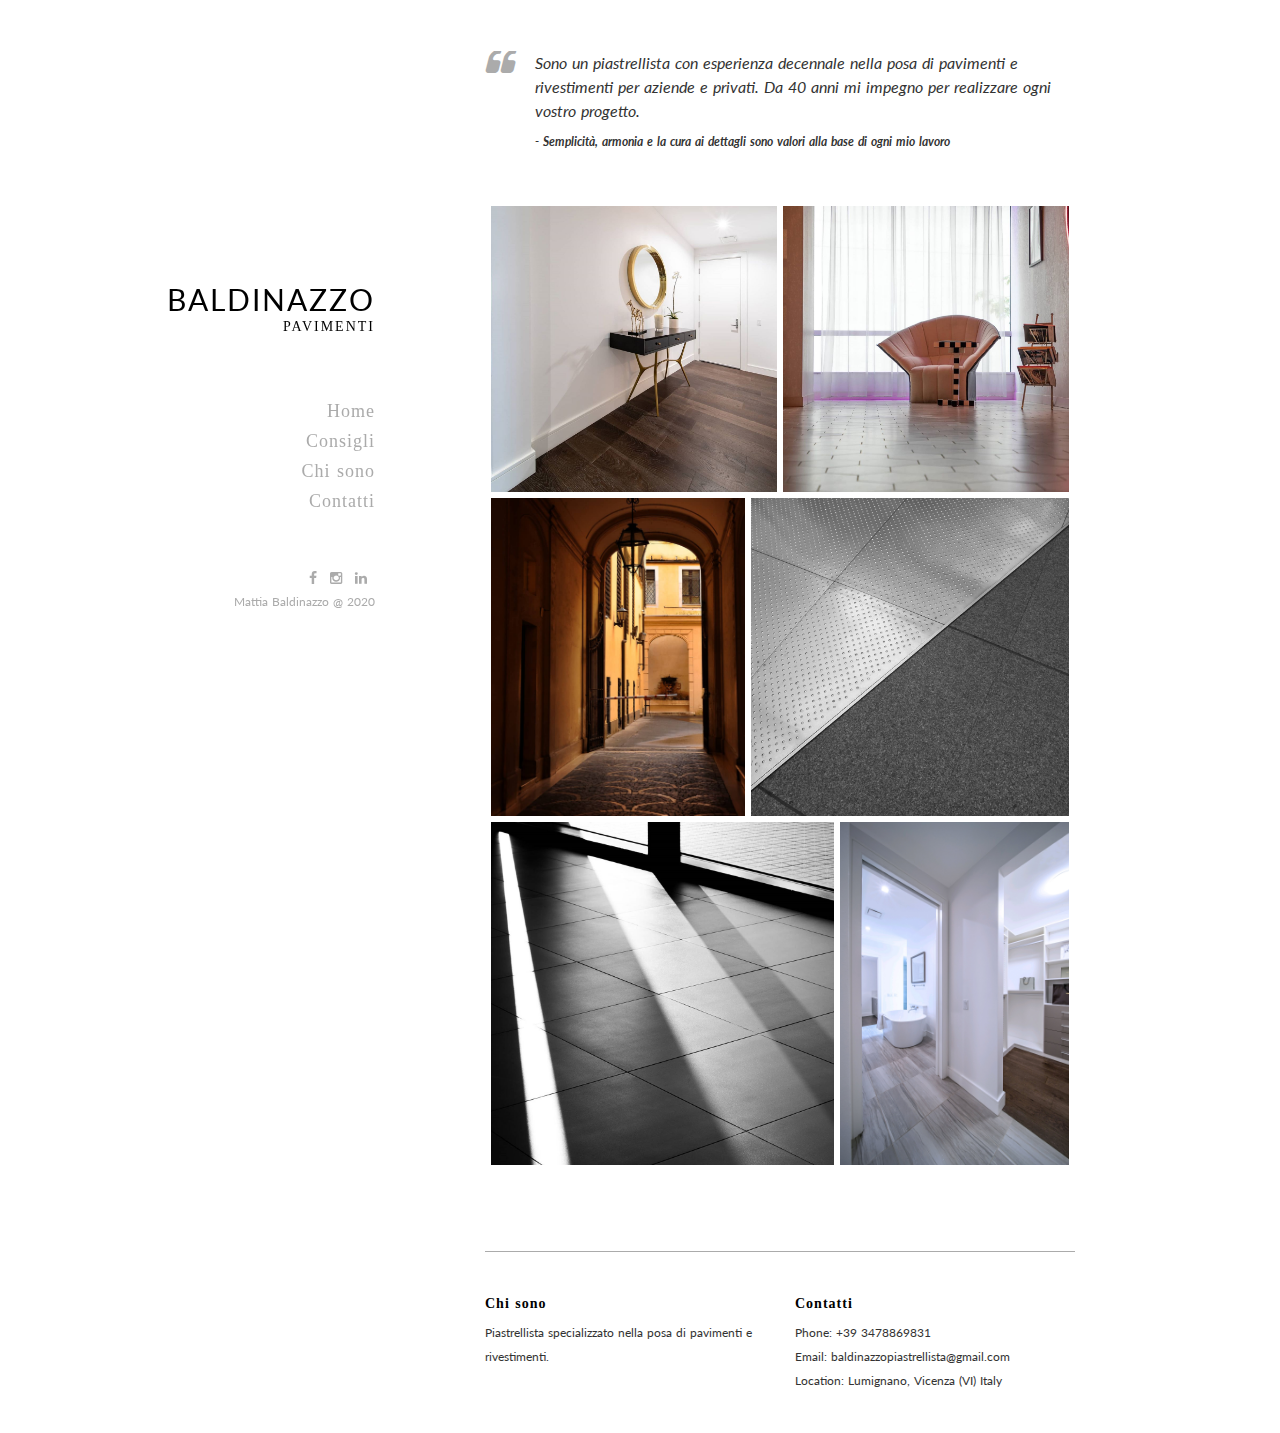
==== commit 35e81c12: "Major update" ====
--- a/index.html
+++ b/index.html
@@ -90,33 +90,16 @@
 												</ul> -->
 											</li>
 											<li>
+												<a href="tips.html">Consigli</a>
+											</li>
+											<li>
 												<a href="about.html">Chi sono</a>
 											</li>
 											<li>
 												<a href="contact.html">Contatti</a>
 											</li>
 											<!-- <li>
-												<a href="#">Identity</a>
-											</li>
-											<li>
-												<a href="#">Furniture</a>
-											</li>
-											<li class="menu-item-has-children">
 												<a href="blog.html">Blog</a>
-												<ul class="sub-menu">
-													<li>
-														<a href="about.html">About Me</a>
-													</li>
-													<li>
-														<a href="single.html">Single</a>
-													</li>
-													<li>
-														<a href="single-project.html">Project</a>
-													</li>
-													<li>
-														<a href="404.html">404 Page</a>
-													</li>
-												</ul>
 											</li> -->
 										</ul>
 									</nav>
@@ -177,7 +160,7 @@
 							<div class="project-item">
 								<!-- <a href="single-project.html"> -->
 								<a href="#">
-									<img src="images/Progetto3.jpg" alt="">
+									<img src="images/projects/Progetto3.jpg" alt="">
 								</a>
 								<h2 class="title">
 									<a href="#">Minimalismo</a>
@@ -187,7 +170,7 @@
 							<div class="project-item">
 								<!-- <a href="single-project.html"> -->
 								<a href="#">
-									<img src="images/Progetto4.jpg" alt="">
+									<img src="images/projects/Progetto4.jpg" alt="">
 								</a>
 								<h2 class="title">
 									<a href="#">Zona relax</a>
@@ -197,7 +180,7 @@
 							<div class="project-item">
 								<!-- <a href="single-project.html"> -->
 								<a href="#">
-									<img src="images/Progetto1.jpg" alt="">
+									<img src="images/projects/Progetto1.jpg" alt="">
 								</a>
 								<h2 class="title">
 									<a href="#">Mix di colori</a>
@@ -207,7 +190,7 @@
 							<div class="project-item">
 								<!-- <a href="single-project.html"> -->
 								<a href="#">
-									<img src="images/Progetto2.jpg" alt="">
+									<img src="images/projects/Progetto2.jpg" alt="">
 								</a>
 								<h2 class="title">
 									<a href="#">Cura dei dettagli</a>
@@ -217,7 +200,7 @@
 							<div class="project-item">
 								<!-- <a href="single-project.html"> -->
 								<a href="#">
-									<img src="images/Progetto5.jpg" alt="">
+									<img src="images/projects/Progetto5.jpg" alt="">
 								</a>
 								<h2 class="title">
 									<a href="#">Giochi di luce</a>
@@ -227,7 +210,7 @@
 							<div class="project-item">
 								<!-- <a href="single-project.html"> -->
 								<a href="#">
-									<img src="images/Progetto6.jpg" alt="">
+									<img src="images/projects/Progetto6.jpg" alt="">
 								</a>
 								<h2 class="title">
 									<a href="#">Contrasto di colori come divisorio</a>
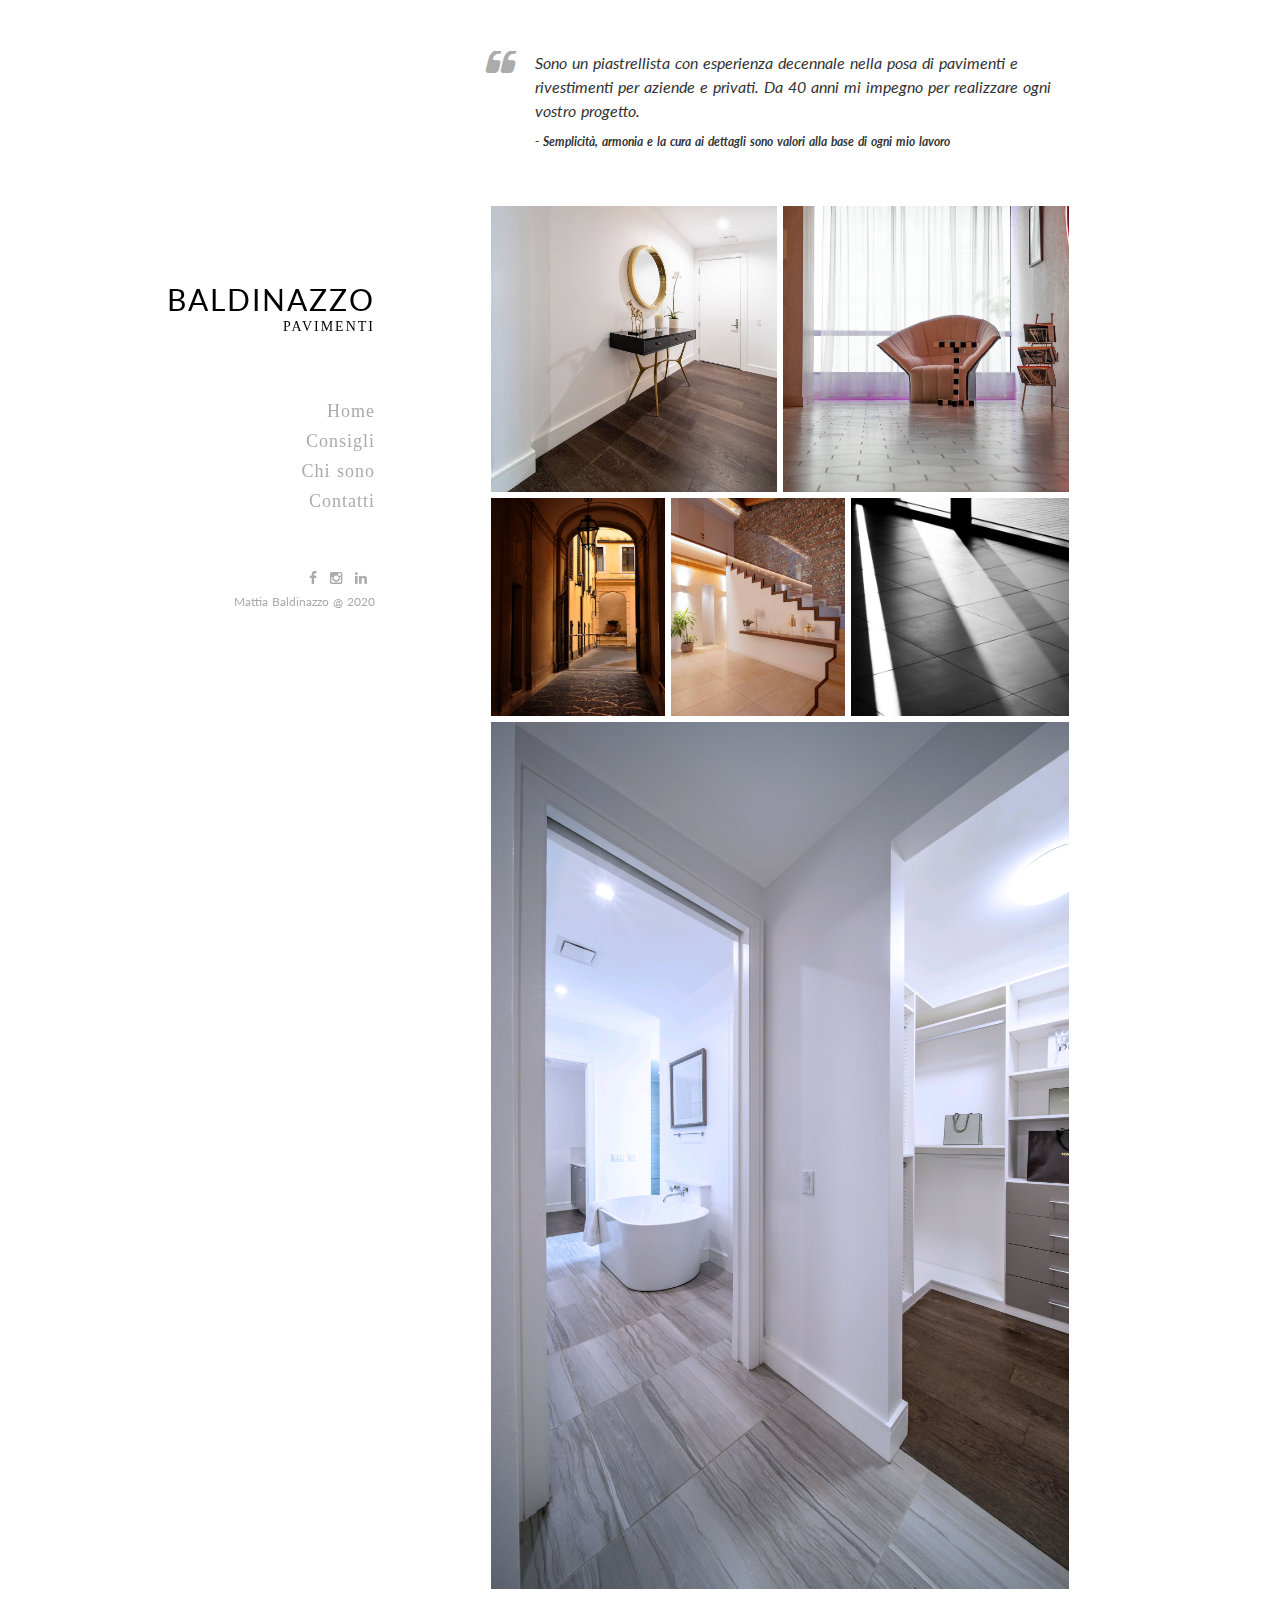
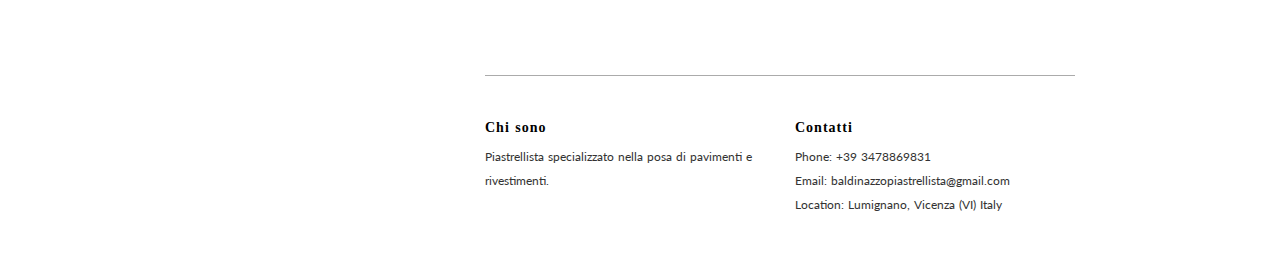
==== commit 27a6e8c3: "Layout changes" ====
--- a/index.html
+++ b/index.html
@@ -193,7 +193,7 @@
 									<img src="images/projects/Progetto2.jpg" alt="">
 								</a>
 								<h2 class="title">
-									<a href="#">Cura dei dettagli</a>
+									<a href="#">Atmosfera rilassante</a>
 								</h2>
 							</div>
 
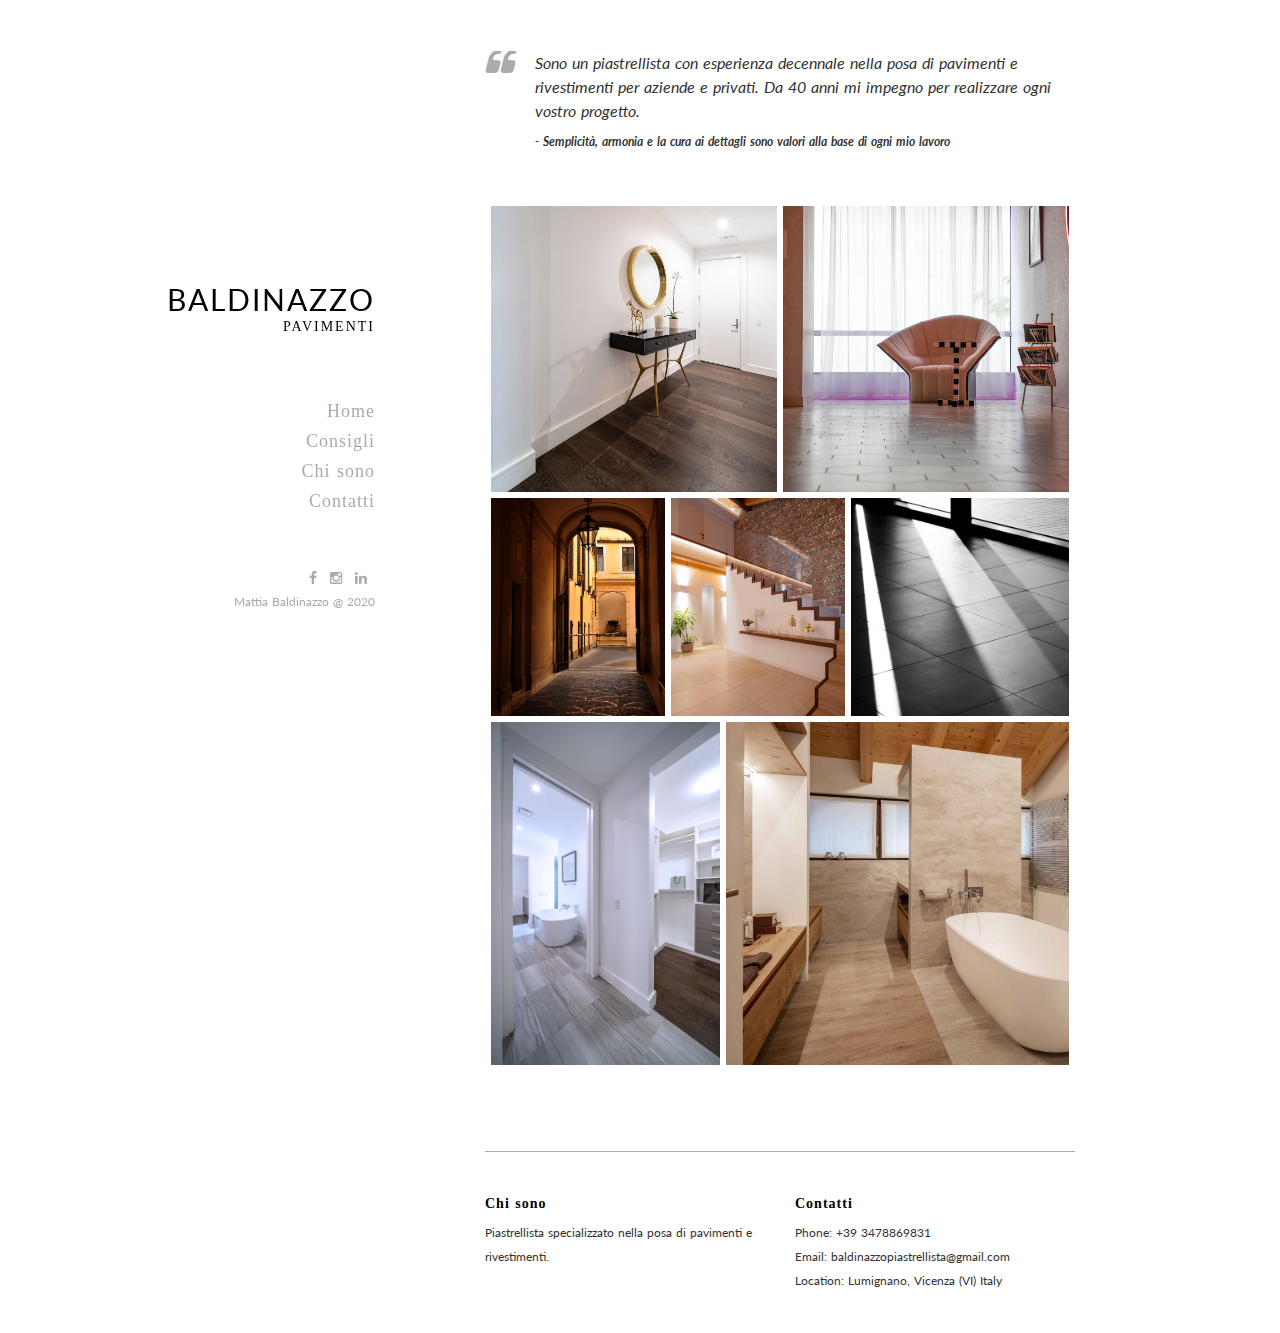
==== commit a27d5f62: "New project" ====
--- a/index.html
+++ b/index.html
@@ -217,6 +217,16 @@
 								</h2>
 							</div>
 
+							<div class="project-item">
+								<!-- <a href="single-project.html"> -->
+								<a href="#">
+									<img src="images/projects/Progetto7.jpg" alt="">
+								</a>
+								<h2 class="title">
+									<a href="#">Atmosfera tutta nuova</a>
+								</h2>
+							</div>
+
 						</div>
 					</div>
 
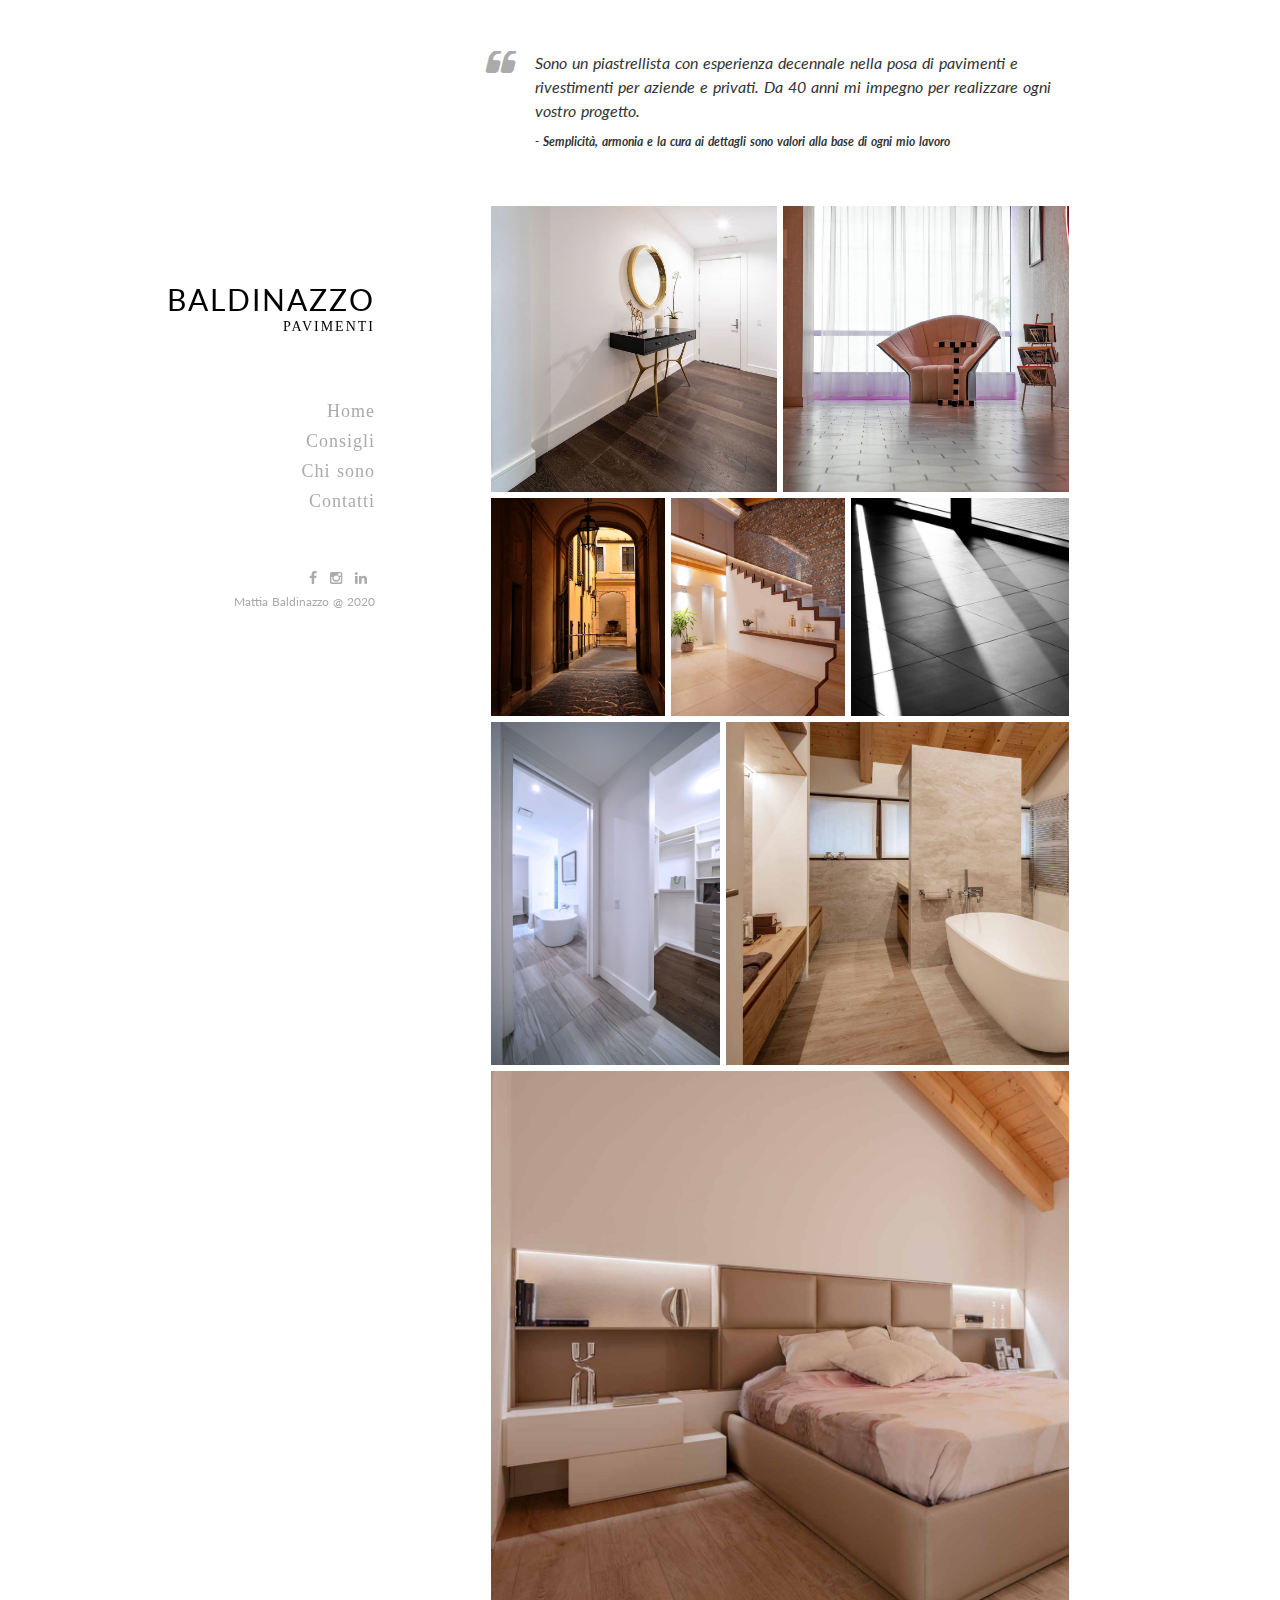
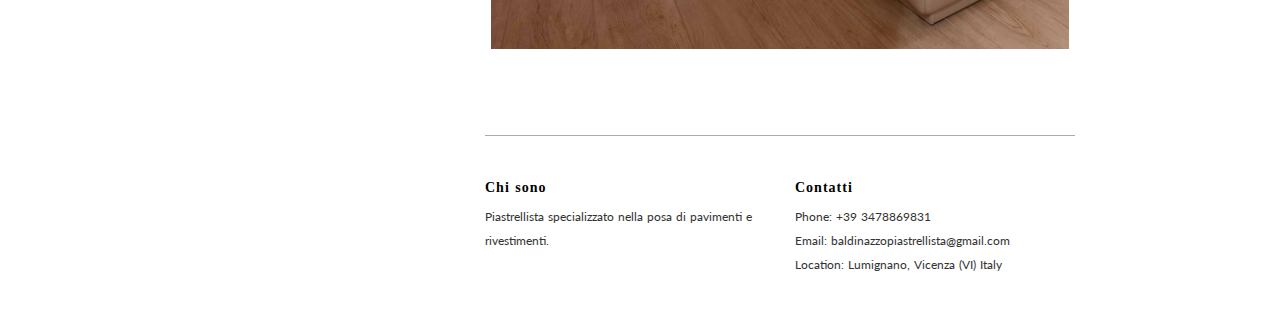
==== commit ad934271: "New project" ====
--- a/index.html
+++ b/index.html
@@ -227,6 +227,16 @@
 								</h2>
 							</div>
 
+							<div class="project-item">
+								<!-- <a href="single-project.html"> -->
+								<a href="#">
+									<img src="images/projects/Progetto8.jpg" alt="">
+								</a>
+								<h2 class="title">
+									<a href="#">Legno</a>
+								</h2>
+							</div>
+
 						</div>
 					</div>
 
